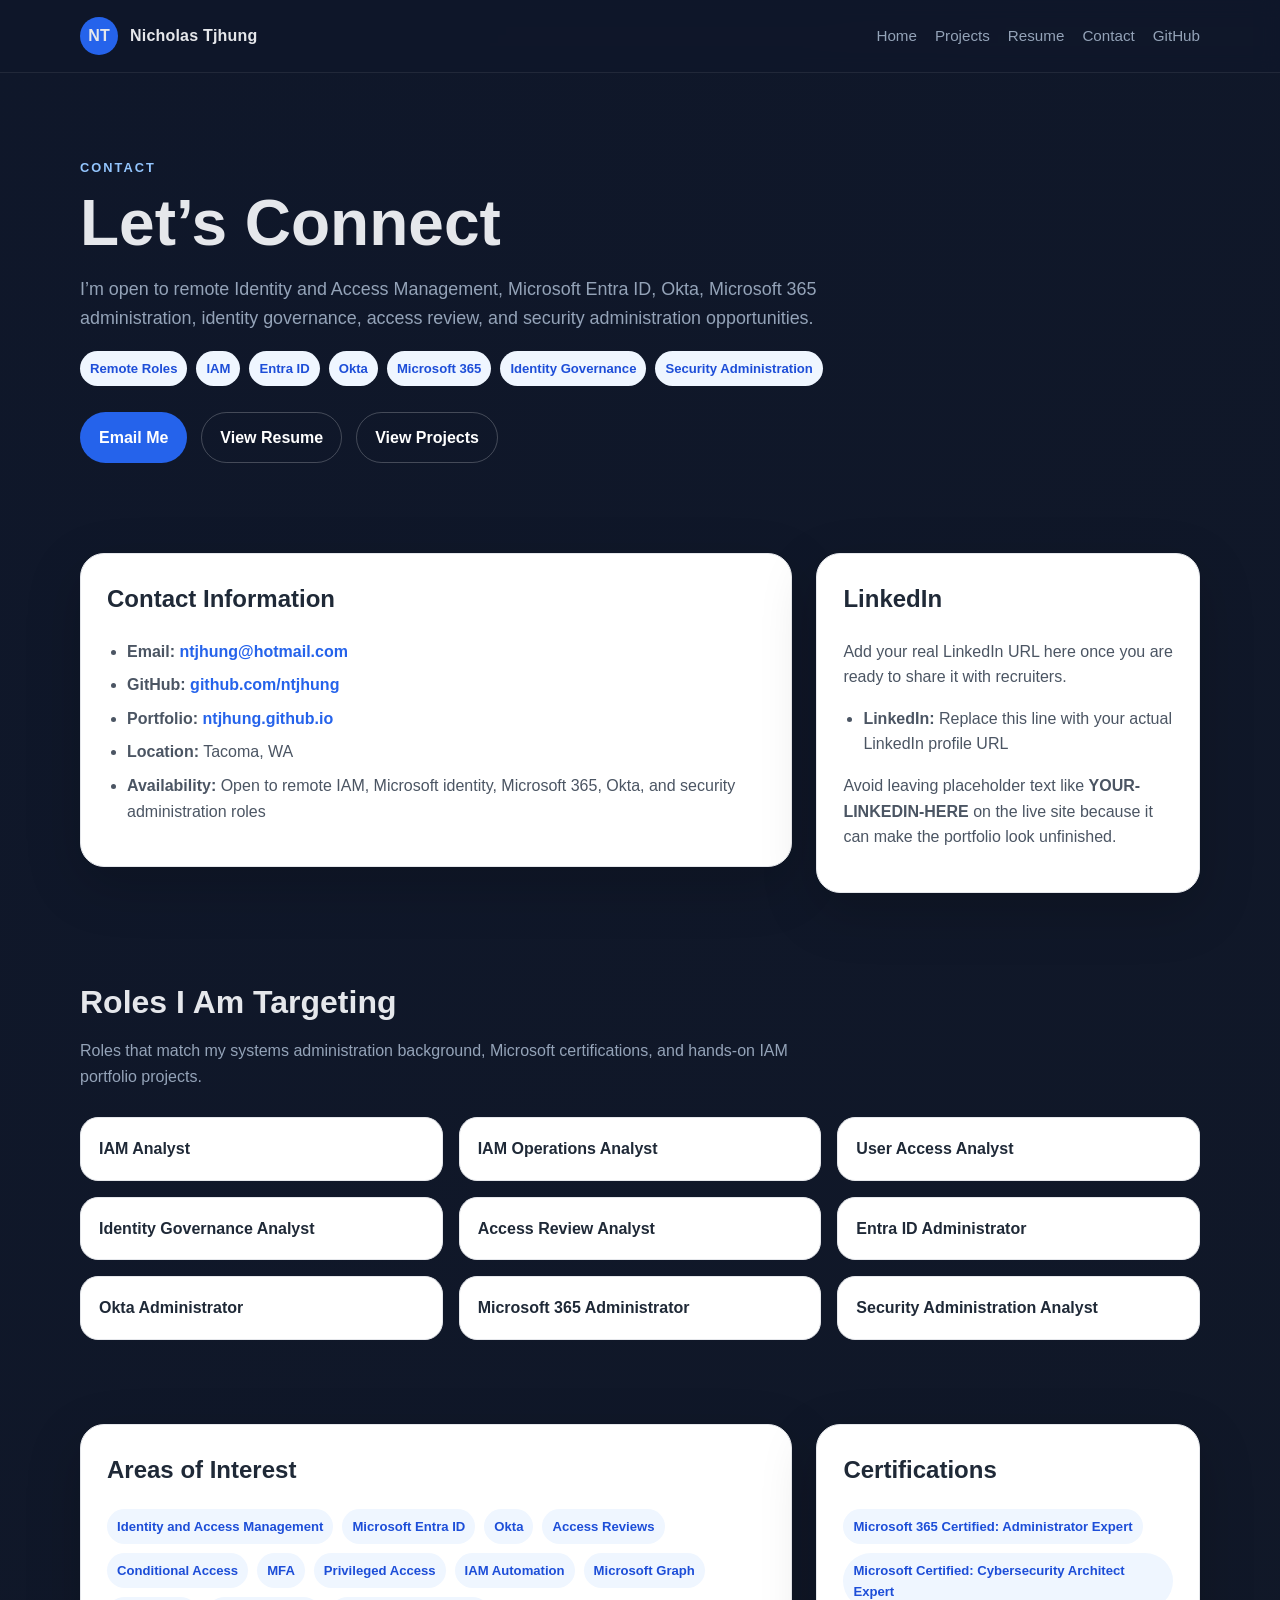
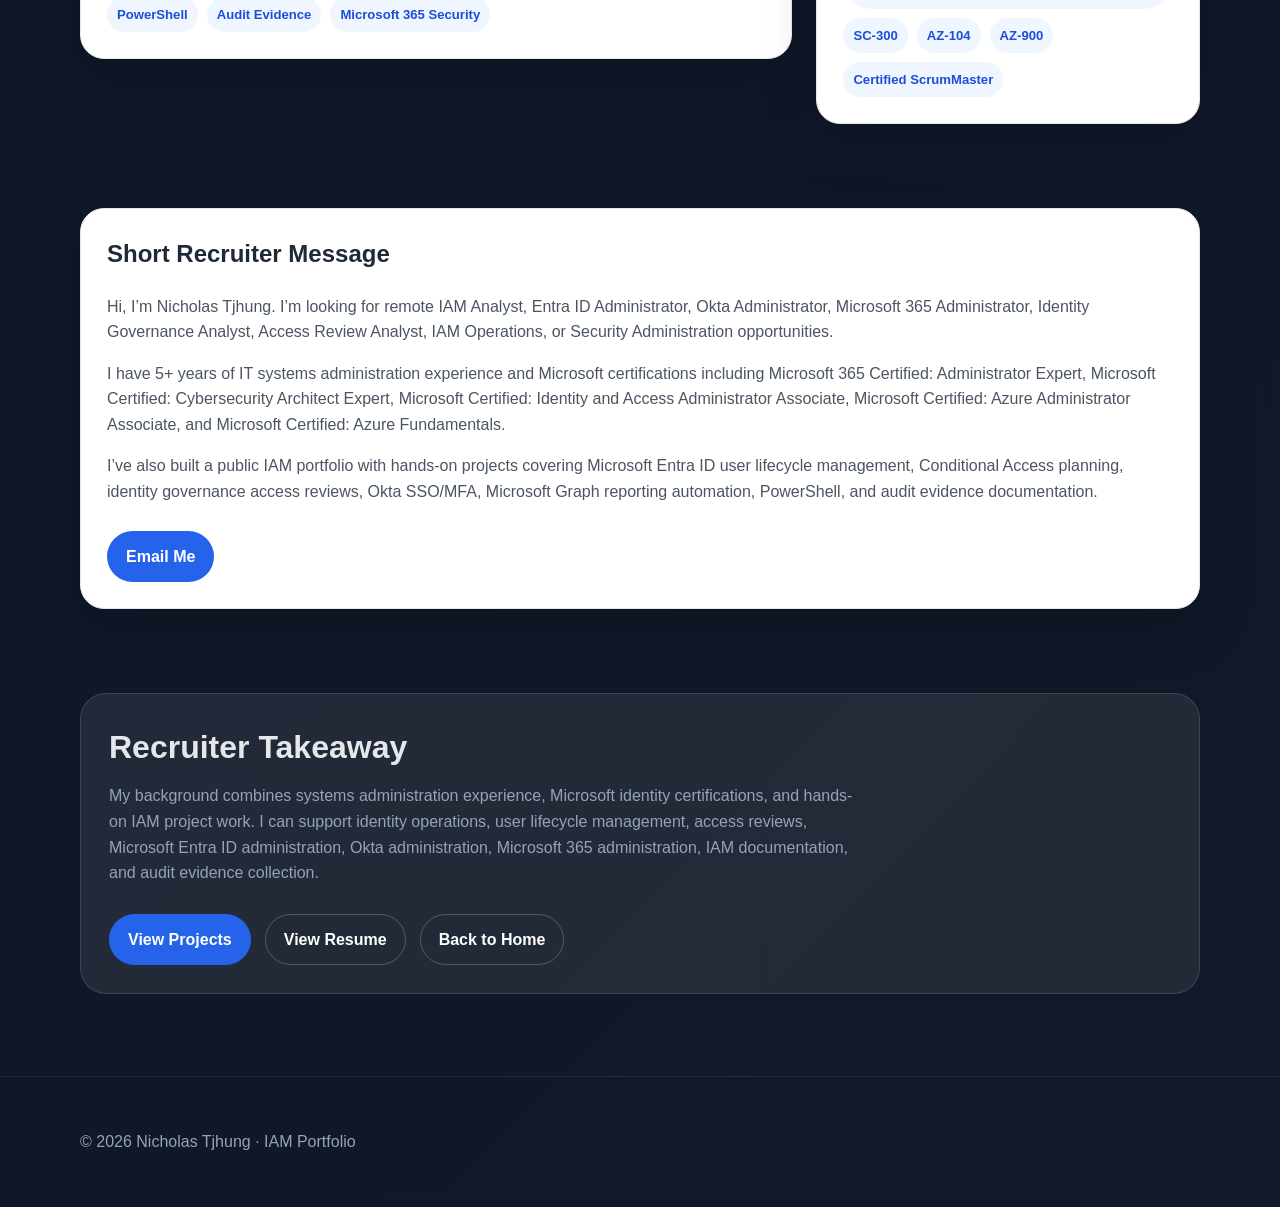
==== contact.html @ 02473828 "Update and rename contact.md to contact.html" ====
<!DOCTYPE html>
<html lang="en">
<head>
  <meta charset="UTF-8">
  <meta name="viewport" content="width=device-width, initial-scale=1.0">
  <title>Contact | Nicholas Tjhung</title>
  <link rel="stylesheet" href="style.css">
</head>

<body>

<header class="site-header">
  <div class="container nav">
    <a href="index.html" class="brand">
      <span class="avatar-small">NT</span>
      <span>Nicholas Tjhung</span>
    </a>

    <nav class="nav-links">
      <a href="index.html">Home</a>
      <a href="projects.html">Projects</a>
      <a href="resume.html">Resume</a>
      <a href="contact.html">Contact</a>
      <a href="https://github.com/ntjhung">GitHub</a>
    </nav>
  </div>
</header>

<main class="container">

  <section class="hero" style="grid-template-columns: 1fr; max-width: 980px;">
    <div>
      <p class="eyebrow">Contact</p>

      <h1>Let’s Connect</h1>

      <p class="hero-subtitle">
        I’m open to remote Identity and Access Management, Microsoft Entra ID, Okta, Microsoft 365 administration, identity governance, access review, and security administration opportunities.
      </p>

      <div class="badge-row">
        <span class="badge">Remote Roles</span>
        <span class="badge">IAM</span>
        <span class="badge">Entra ID</span>
        <span class="badge">Okta</span>
        <span class="badge">Microsoft 365</span>
        <span class="badge">Identity Governance</span>
        <span class="badge">Security Administration</span>
      </div>

      <div class="cta-row">
        <a class="btn btn-primary" href="mailto:ntjhung@hotmail.com">Email Me</a>
        <a class="btn btn-secondary" href="resume.html">View Resume</a>
        <a class="btn btn-secondary" href="projects.html">View Projects</a>
      </div>
    </div>
  </section>

  <section class="section">
    <div class="case-layout">

      <article class="case-card">
        <h2>Contact Information</h2>

        <ul class="case-list">
          <li><strong>Email:</strong> <a class="card-link" href="mailto:ntjhung@hotmail.com">ntjhung@hotmail.com</a></li>
          <li><strong>GitHub:</strong> <a class="card-link" href="https://github.com/ntjhung">github.com/ntjhung</a></li>
          <li><strong>Portfolio:</strong> <a class="card-link" href="https://ntjhung.github.io/">ntjhung.github.io</a></li>
          <li><strong>Location:</strong> Tacoma, WA</li>
          <li><strong>Availability:</strong> Open to remote IAM, Microsoft identity, Microsoft 365, Okta, and security administration roles</li>
        </ul>
      </article>

      <aside class="case-card">
        <h2>LinkedIn</h2>

        <p>
          Add your real LinkedIn URL here once you are ready to share it with recruiters.
        </p>

        <ul class="case-list">
          <li><strong>LinkedIn:</strong> Replace this line with your actual LinkedIn profile URL</li>
        </ul>

        <p>
          Avoid leaving placeholder text like <strong>YOUR-LINKEDIN-HERE</strong> on the live site because it can make the portfolio look unfinished.
        </p>
      </aside>

    </div>
  </section>

  <section class="section">
    <h2 class="section-title">Roles I Am Targeting</h2>
    <p class="section-subtitle">
      Roles that match my systems administration background, Microsoft certifications, and hands-on IAM portfolio projects.
    </p>

    <div class="cert-grid">
      <div class="cert-card">IAM Analyst</div>
      <div class="cert-card">IAM Operations Analyst</div>
      <div class="cert-card">User Access Analyst</div>
      <div class="cert-card">Identity Governance Analyst</div>
      <div class="cert-card">Access Review Analyst</div>
      <div class="cert-card">Entra ID Administrator</div>
      <div class="cert-card">Okta Administrator</div>
      <div class="cert-card">Microsoft 365 Administrator</div>
      <div class="cert-card">Security Administration Analyst</div>
    </div>
  </section>

  <section class="section">
    <div class="case-layout">

      <article class="case-card">
        <h2>Areas of Interest</h2>

        <div class="badge-row">
          <span class="badge">Identity and Access Management</span>
          <span class="badge">Microsoft Entra ID</span>
          <span class="badge">Okta</span>
          <span class="badge">Access Reviews</span>
          <span class="badge">Conditional Access</span>
          <span class="badge">MFA</span>
          <span class="badge">Privileged Access</span>
          <span class="badge">IAM Automation</span>
          <span class="badge">Microsoft Graph</span>
          <span class="badge">PowerShell</span>
          <span class="badge">Audit Evidence</span>
          <span class="badge">Microsoft 365 Security</span>
        </div>
      </article>

      <aside class="case-card">
        <h2>Certifications</h2>

        <div class="badge-row">
          <span class="badge">Microsoft 365 Certified: Administrator Expert</span>
          <span class="badge">Microsoft Certified: Cybersecurity Architect Expert</span>
          <span class="badge">SC-300</span>
          <span class="badge">AZ-104</span>
          <span class="badge">AZ-900</span>
          <span class="badge">Certified ScrumMaster</span>
        </div>
      </aside>

    </div>
  </section>

  <section class="section">
    <div class="case-card">
      <h2>Short Recruiter Message</h2>

      <p>
        Hi, I’m Nicholas Tjhung. I’m looking for remote IAM Analyst, Entra ID Administrator, Okta Administrator, Microsoft 365 Administrator, Identity Governance Analyst, Access Review Analyst, IAM Operations, or Security Administration opportunities.
      </p>

      <p>
        I have 5+ years of IT systems administration experience and Microsoft certifications including Microsoft 365 Certified: Administrator Expert, Microsoft Certified: Cybersecurity Architect Expert, Microsoft Certified: Identity and Access Administrator Associate, Microsoft Certified: Azure Administrator Associate, and Microsoft Certified: Azure Fundamentals.
      </p>

      <p>
        I’ve also built a public IAM portfolio with hands-on projects covering Microsoft Entra ID user lifecycle management, Conditional Access planning, identity governance access reviews, Okta SSO/MFA, Microsoft Graph reporting automation, PowerShell, and audit evidence documentation.
      </p>

      <div class="cta-row">
        <a class="btn btn-primary" href="mailto:ntjhung@hotmail.com">Email Me</a>
        <a class="btn btn-secondary" href="projects.html">View Portfolio Projects</a>
        <a class="btn btn-secondary" href="resume.html">View Resume</a>
      </div>
    </div>
  </section>

  <section class="section">
    <div class="skill-panel">
      <h2 class="section-title">Recruiter Takeaway</h2>
      <p class="section-subtitle">
        My background combines systems administration experience, Microsoft identity certifications, and hands-on IAM project work. I can support identity operations, user lifecycle management, access reviews, Microsoft Entra ID administration, Okta administration, Microsoft 365 administration, IAM documentation, and audit evidence collection.
      </p>

      <div class="cta-row">
        <a class="btn btn-primary" href="projects.html">View Projects</a>
        <a class="btn btn-secondary" href="resume.html">View Resume</a>
        <a class="btn btn-secondary" href="index.html">Back to Home</a>
      </div>
    </div>
  </section>

</main>

<footer class="footer">
  <div class="container">
    <p>© 2026 Nicholas Tjhung · IAM Portfolio</p>
  </div>
</footer>

</body>
</html>
---- style.css ----
:root {
  --bg: #0f172a;
  --bg-soft: #111827;
  --card: #ffffff;
  --text: #e5e7eb;
  --muted: #94a3b8;
  --card-text: #1f2937;
  --card-muted: #6b7280;
  --blue: #2563eb;
  --blue-dark: #1d4ed8;
  --border: #e5e7eb;
  --badge-bg: #eff6ff;
  --badge-text: #1d4ed8;
}

* {
  box-sizing: border-box;
}

body {
  margin: 0;
  font-family: Arial, Helvetica, sans-serif;
  background: linear-gradient(135deg, var(--bg), var(--bg-soft));
  color: var(--text);
  line-height: 1.6;
}

a {
  color: inherit;
  text-decoration: none;
}

.container {
  width: min(1120px, 92%);
  margin: 0 auto;
}

/* Header */

.site-header {
  border-bottom: 1px solid rgba(255, 255, 255, 0.08);
  background: rgba(15, 23, 42, 0.88);
  position: sticky;
  top: 0;
  z-index: 10;
  backdrop-filter: blur(10px);
}

.nav {
  min-height: 72px;
  display: flex;
  align-items: center;
  justify-content: space-between;
  gap: 24px;
}

.brand {
  display: flex;
  align-items: center;
  gap: 12px;
  font-weight: 700;
  letter-spacing: 0.2px;
}

.avatar-small {
  width: 38px;
  height: 38px;
  border-radius: 999px;
  background: var(--blue);
  display: grid;
  place-items: center;
  font-weight: 800;
}

.nav-links {
  display: flex;
  gap: 18px;
  color: var(--muted);
  font-size: 0.95rem;
}

.nav-links a:hover {
  color: #ffffff;
}

/* Hero */

.hero {
  display: grid;
  grid-template-columns: 1.5fr 0.8fr;
  gap: 40px;
  align-items: center;
  padding: 72px 0 48px;
}

.eyebrow {
  color: #93c5fd;
  text-transform: uppercase;
  letter-spacing: 0.16em;
  font-size: 0.8rem;
  font-weight: 700;
  margin-bottom: 12px;
}

.hero h1 {
  font-size: clamp(2.2rem, 5vw, 4.3rem);
  line-height: 1.05;
  margin: 0 0 18px;
}

.hero-subtitle {
  font-size: 1.12rem;
  color: var(--muted);
  max-width: 760px;
}

.cta-row {
  display: flex;
  flex-wrap: wrap;
  gap: 14px;
  margin-top: 26px;
}

.btn {
  display: inline-flex;
  align-items: center;
  justify-content: center;
  padding: 12px 18px;
  border-radius: 999px;
  font-weight: 700;
  border: 1px solid transparent;
  transition: 0.2s ease;
}

.btn-primary {
  background: var(--blue);
  color: white;
}

.btn-primary:hover {
  background: var(--blue-dark);
  transform: translateY(-1px);
}

.btn-secondary {
  border-color: rgba(255, 255, 255, 0.22);
  color: white;
}

.btn-secondary:hover {
  background: rgba(255, 255, 255, 0.08);
}

/* Avatar / recruiter card */

.profile-card {
  background: rgba(255, 255, 255, 0.08);
  border: 1px solid rgba(255, 255, 255, 0.12);
  border-radius: 28px;
  padding: 28px;
  text-align: center;
  box-shadow: 0 24px 80px rgba(0, 0, 0, 0.24);
}

.avatar-large {
  width: 140px;
  height: 140px;
  border-radius: 999px;
  background: linear-gradient(135deg, #2563eb, #60a5fa);
  display: grid;
  place-items: center;
  margin: 0 auto 18px;
  font-size: 2.5rem;
  font-weight: 900;
  color: white;
}

.avatar-img {
  width: 140px;
  height: 140px;
  border-radius: 999px;
  object-fit: cover;
  margin: 0 auto 18px;
  display: block;
  border: 4px solid rgba(255, 255, 255, 0.16);
}

.profile-card h2 {
  margin: 0 0 6px;
}

.profile-card p {
  color: var(--muted);
  margin: 0;
}

.icon-row {
  display: flex;
  flex-wrap: wrap;
  justify-content: center;
  gap: 10px;
  margin-top: 18px;
}

.icon-pill {
  padding: 8px 11px;
  border-radius: 999px;
  background: rgba(255, 255, 255, 0.1);
  color: #e5e7eb;
  font-size: 0.85rem;
  font-weight: 700;
}

/* Sections */

.section {
  padding: 42px 0;
}

.section-title {
  font-size: 2rem;
  margin: 0 0 10px;
}

.section-subtitle {
  color: var(--muted);
  margin: 0 0 28px;
  max-width: 760px;
}

/* Project cards */

.project-grid {
  display: grid;
  grid-template-columns: repeat(3, 1fr);
  gap: 22px;
}

.project-card {
  background: var(--card);
  color: var(--card-text);
  border-radius: 24px;
  overflow: hidden;
  box-shadow: 0 18px 55px rgba(0, 0, 0, 0.18);
  border: 1px solid var(--border);
  transition: 0.2s ease;
}

.project-card:hover {
  transform: translateY(-4px);
  box-shadow: 0 24px 70px rgba(0, 0, 0, 0.26);
}

.project-thumb {
  width: 100%;
  height: 180px;
  object-fit: cover;
  background: #dbeafe;
  display: block;
}

.project-content {
  padding: 22px;
}

.project-content h3 {
  margin: 0 0 10px;
  font-size: 1.25rem;
}

.project-content p {
  color: var(--card-muted);
  margin: 0 0 16px;
}

.card-actions {
  display: flex;
  flex-wrap: wrap;
  gap: 10px;
  margin-top: 18px;
}

.card-link {
  color: var(--blue);
  font-weight: 800;
}

.card-link:hover {
  color: var(--blue-dark);
}

/* Skill badges */

.badge-row {
  display: flex;
  flex-wrap: wrap;
  gap: 9px;
  margin-top: 14px;
}

.badge {
  background: var(--badge-bg);
  color: var(--badge-text);
  border-radius: 999px;
  padding: 7px 10px;
  font-size: 0.82rem;
  font-weight: 700;
}

.skill-panel {
  background: rgba(255, 255, 255, 0.08);
  border: 1px solid rgba(255, 255, 255, 0.12);
  border-radius: 26px;
  padding: 28px;
}

/* Certifications */

.cert-grid {
  display: grid;
  grid-template-columns: repeat(3, 1fr);
  gap: 16px;
}

.cert-card {
  background: var(--card);
  color: var(--card-text);
  border-radius: 18px;
  padding: 18px;
  border: 1px solid var(--border);
  font-weight: 700;
}

/* Footer */

.footer {
  padding: 36px 0;
  color: var(--muted);
  border-top: 1px solid rgba(255, 255, 255, 0.08);
  margin-top: 40px;
}

/* Mobile */

@media (max-width: 900px) {
  .hero {
    grid-template-columns: 1fr;
    padding-top: 44px;
  }

  .project-grid,
  .cert-grid {
    grid-template-columns: 1fr;
  }

  .nav {
    align-items: flex-start;
    flex-direction: column;
    padding: 18px 0;
  }

  .nav-links {
    flex-wrap: wrap;
  }
}


/* Case study pages */

.case-layout {
  display: grid;
  grid-template-columns: 1.3fr 0.7fr;
  gap: 24px;
  align-items: start;
}

.case-card {
  background: #ffffff;
  color: #1f2937;
  border-radius: 24px;
  padding: 26px;
  border: 1px solid #e5e7eb;
  box-shadow: 0 18px 55px rgba(0, 0, 0, 0.18);
}

.case-card h2,
.case-card h3 {
  margin-top: 0;
}

.case-card p,
.case-card li {
  color: #4b5563;
}

.case-list {
  padding-left: 20px;
}

.case-list li {
  margin-bottom: 8px;
}

.screenshot-grid {
  display: grid;
  grid-template-columns: repeat(3, 1fr);
  gap: 18px;
}

.screenshot-card {
  background: #ffffff;
  color: #1f2937;
  border-radius: 22px;
  overflow: hidden;
  border: 1px solid #e5e7eb;
  box-shadow: 0 16px 45px rgba(0, 0, 0, 0.18);
}

.screenshot-card img {
  width: 100%;
  height: 210px;
  object-fit: cover;
  display: block;
  background: #dbeafe;
}

.screenshot-card div {
  padding: 16px;
}

.screenshot-card h3 {
  margin: 0 0 6px;
}

.screenshot-card p {
  margin: 0;
  color: #6b7280;
}

.resume-bullet {
  background: #eff6ff;
  border-left: 5px solid #2563eb;
  color: #1f2937;
  padding: 18px 20px;
  border-radius: 16px;
  font-weight: 700;
}

@media (max-width: 900px) {
  .case-layout,
  .screenshot-grid {
    grid-template-columns: 1fr;
  }
}
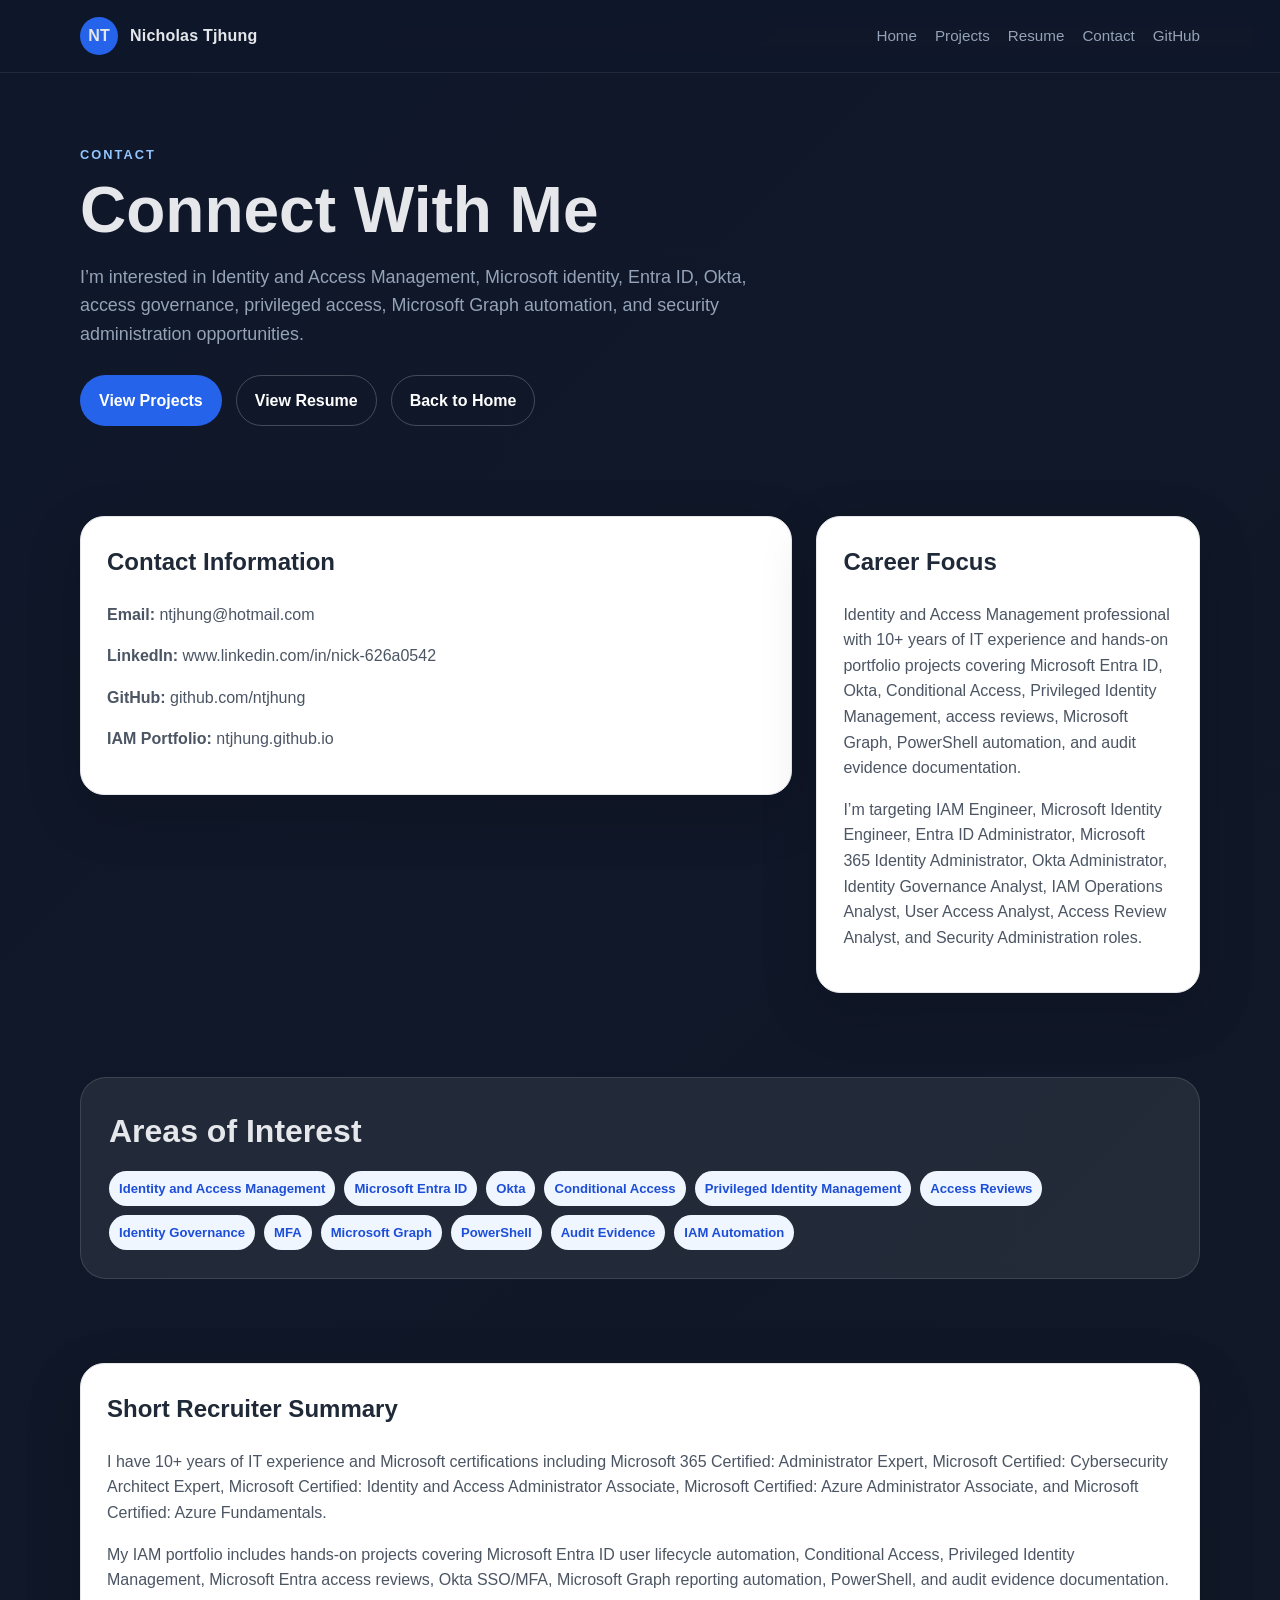
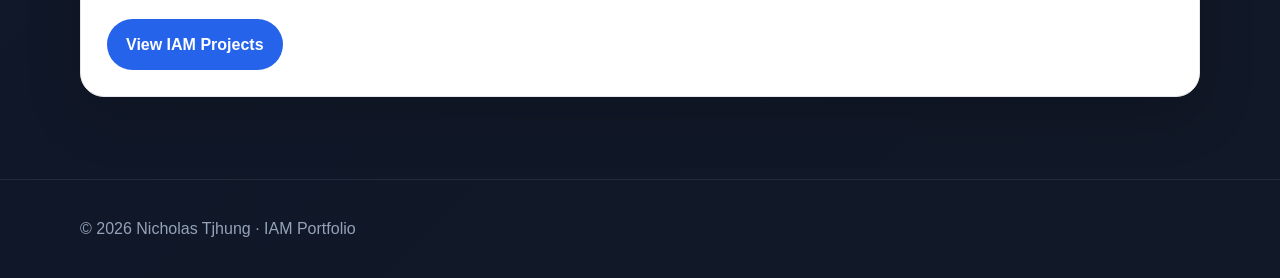
==== commit 1064a573: "Update contact.html" ====
--- a/contact.html
+++ b/contact.html
@@ -1,198 +1,137 @@
 <!DOCTYPE html>
 <html lang="en">
 <head>
-  <meta charset="UTF-8">
-  <meta name="viewport" content="width=device-width, initial-scale=1.0">
-  <title>Contact | Nicholas Tjhung</title>
-  <link rel="stylesheet" href="style.css">
+  <meta charset="UTF-8" />
+  <meta name="viewport" content="width=device-width, initial-scale=1.0" />
+  <title>Contact | Nicholas Tjhung IAM Portfolio</title>
+  <link rel="stylesheet" href="style.css" />
 </head>
-
 <body>
 
-<header class="site-header">
-  <div class="container nav">
-    <a href="index.html" class="brand">
-      <span class="avatar-small">NT</span>
-      <span>Nicholas Tjhung</span>
-    </a>
+  <header class="site-header">
+    <div class="container nav">
+      <a class="brand" href="index.html">
+        <span class="avatar-small">NT</span>
+        <span>Nicholas Tjhung</span>
+      </a>
 
-    <nav class="nav-links">
-      <a href="index.html">Home</a>
-      <a href="projects.html">Projects</a>
-      <a href="resume.html">Resume</a>
-      <a href="contact.html">Contact</a>
-      <a href="https://github.com/ntjhung">GitHub</a>
-    </nav>
-  </div>
-</header>
+      <nav class="nav-links">
+        <a href="index.html">Home</a>
+        <a href="projects.html">Projects</a>
+        <a href="resume.html">Resume</a>
+        <a href="contact.html">Contact</a>
+        <a href="https://github.com/ntjhung" target="_blank">GitHub</a>
+      </nav>
+    </div>
+  </header>
 
-<main class="container">
+  <main class="container">
 
-  <section class="hero" style="grid-template-columns: 1fr; max-width: 980px;">
-    <div>
-      <p class="eyebrow">Contact</p>
-
-      <h1>Let’s Connect</h1>
-
-      <p class="hero-subtitle">
-        I’m open to remote Identity and Access Management, Microsoft Entra ID, Okta, Microsoft 365 administration, identity governance, access review, and security administration opportunities.
-      </p>
-
-      <div class="badge-row">
-        <span class="badge">Remote Roles</span>
-        <span class="badge">IAM</span>
-        <span class="badge">Entra ID</span>
-        <span class="badge">Okta</span>
-        <span class="badge">Microsoft 365</span>
-        <span class="badge">Identity Governance</span>
-        <span class="badge">Security Administration</span>
-      </div>
-
-      <div class="cta-row">
-        <a class="btn btn-primary" href="mailto:ntjhung@hotmail.com">Email Me</a>
-        <a class="btn btn-secondary" href="resume.html">View Resume</a>
-        <a class="btn btn-secondary" href="projects.html">View Projects</a>
-      </div>
-    </div>
-  </section>
-
-  <section class="section">
-    <div class="case-layout">
-
-      <article class="case-card">
-        <h2>Contact Information</h2>
-
-        <ul class="case-list">
-          <li><strong>Email:</strong> <a class="card-link" href="mailto:ntjhung@hotmail.com">ntjhung@hotmail.com</a></li>
-          <li><strong>GitHub:</strong> <a class="card-link" href="https://github.com/ntjhung">github.com/ntjhung</a></li>
-          <li><strong>Portfolio:</strong> <a class="card-link" href="https://ntjhung.github.io/">ntjhung.github.io</a></li>
-          <li><strong>Location:</strong> Tacoma, WA</li>
-          <li><strong>Availability:</strong> Open to remote IAM, Microsoft identity, Microsoft 365, Okta, and security administration roles</li>
-        </ul>
-      </article>
-
-      <aside class="case-card">
-        <h2>LinkedIn</h2>
-
-        <p>
-          Add your real LinkedIn URL here once you are ready to share it with recruiters.
+    <section class="hero">
+      <div>
+        <div class="eyebrow">Contact</div>
+        <h1>Connect With Me</h1>
+        <p class="hero-subtitle">
+          I’m interested in Identity and Access Management, Microsoft identity, Entra ID, Okta, access governance, privileged access, Microsoft Graph automation, and security administration opportunities.
         </p>
 
-        <ul class="case-list">
-          <li><strong>LinkedIn:</strong> Replace this line with your actual LinkedIn profile URL</li>
-        </ul>
+        <div class="cta-row">
+          <a class="btn btn-primary" href="projects.html">View Projects</a>
+          <a class="btn btn-secondary" href="resume.html">View Resume</a>
+          <a class="btn btn-secondary" href="index.html">Back to Home</a>
+        </div>
+      </div>
+    </section>
 
-        <p>
-          Avoid leaving placeholder text like <strong>YOUR-LINKEDIN-HERE</strong> on the live site because it can make the portfolio look unfinished.
-        </p>
-      </aside>
+    <section class="section">
+      <div class="case-layout">
 
-    </div>
-  </section>
+        <article class="case-card">
+          <h2>Contact Information</h2>
 
-  <section class="section">
-    <h2 class="section-title">Roles I Am Targeting</h2>
-    <p class="section-subtitle">
-      Roles that match my systems administration background, Microsoft certifications, and hands-on IAM portfolio projects.
-    </p>
+          <p>
+            <strong>Email:</strong>
+            <a href="mailto:ntjhung@hotmail.com">ntjhung@hotmail.com</a>
+          </p>
 
-    <div class="cert-grid">
-      <div class="cert-card">IAM Analyst</div>
-      <div class="cert-card">IAM Operations Analyst</div>
-      <div class="cert-card">User Access Analyst</div>
-      <div class="cert-card">Identity Governance Analyst</div>
-      <div class="cert-card">Access Review Analyst</div>
-      <div class="cert-card">Entra ID Administrator</div>
-      <div class="cert-card">Okta Administrator</div>
-      <div class="cert-card">Microsoft 365 Administrator</div>
-      <div class="cert-card">Security Administration Analyst</div>
-    </div>
-  </section>
+          <p>
+            <strong>LinkedIn:</strong>
+            <a href="https://www.linkedin.com/in/nick-626a0542" target="_blank">www.linkedin.com/in/nick-626a0542</a>
+          </p>
 
-  <section class="section">
-    <div class="case-layout">
+          <p>
+            <strong>GitHub:</strong>
+            <a href="https://github.com/ntjhung" target="_blank">github.com/ntjhung</a>
+          </p>
 
-      <article class="case-card">
-        <h2>Areas of Interest</h2>
+          <p>
+            <strong>IAM Portfolio:</strong>
+            <a href="https://ntjhung.github.io" target="_blank">ntjhung.github.io</a>
+          </p>
+        </article>
+
+        <article class="case-card">
+          <h2>Career Focus</h2>
+          <p>
+            Identity and Access Management professional with 10+ years of IT experience and hands-on portfolio projects covering Microsoft Entra ID, Okta, Conditional Access, Privileged Identity Management, access reviews, Microsoft Graph, PowerShell automation, and audit evidence documentation.
+          </p>
+
+          <p>
+            I’m targeting IAM Engineer, Microsoft Identity Engineer, Entra ID Administrator, Microsoft 365 Identity Administrator, Okta Administrator, Identity Governance Analyst, IAM Operations Analyst, User Access Analyst, Access Review Analyst, and Security Administration roles.
+          </p>
+        </article>
+
+      </div>
+    </section>
+
+    <section class="section">
+      <div class="skill-panel">
+        <h2 class="section-title">Areas of Interest</h2>
 
         <div class="badge-row">
           <span class="badge">Identity and Access Management</span>
           <span class="badge">Microsoft Entra ID</span>
           <span class="badge">Okta</span>
+          <span class="badge">Conditional Access</span>
+          <span class="badge">Privileged Identity Management</span>
           <span class="badge">Access Reviews</span>
-          <span class="badge">Conditional Access</span>
+          <span class="badge">Identity Governance</span>
           <span class="badge">MFA</span>
-          <span class="badge">Privileged Access</span>
-          <span class="badge">IAM Automation</span>
           <span class="badge">Microsoft Graph</span>
           <span class="badge">PowerShell</span>
           <span class="badge">Audit Evidence</span>
-          <span class="badge">Microsoft 365 Security</span>
+          <span class="badge">IAM Automation</span>
         </div>
-      </article>
+      </div>
+    </section>
 
-      <aside class="case-card">
-        <h2>Certifications</h2>
+    <section class="section">
+      <div class="case-card">
+        <h2>Short Recruiter Summary</h2>
 
-        <div class="badge-row">
-          <span class="badge">Microsoft 365 Certified: Administrator Expert</span>
-          <span class="badge">Microsoft Certified: Cybersecurity Architect Expert</span>
-          <span class="badge">SC-300</span>
-          <span class="badge">AZ-104</span>
-          <span class="badge">AZ-900</span>
-          <span class="badge">Certified ScrumMaster</span>
+        <p>
+          I have 10+ years of IT experience and Microsoft certifications including Microsoft 365 Certified: Administrator Expert, Microsoft Certified: Cybersecurity Architect Expert, Microsoft Certified: Identity and Access Administrator Associate, Microsoft Certified: Azure Administrator Associate, and Microsoft Certified: Azure Fundamentals.
+        </p>
+
+        <p>
+          My IAM portfolio includes hands-on projects covering Microsoft Entra ID user lifecycle automation, Conditional Access, Privileged Identity Management, Microsoft Entra access reviews, Okta SSO/MFA, Microsoft Graph reporting automation, PowerShell, and audit evidence documentation.
+        </p>
+
+        <div class="cta-row">
+          <a class="btn btn-primary" href="projects.html">View IAM Projects</a>
+          <a class="btn btn-secondary" href="resume.html">View Resume</a>
+          <a class="btn btn-secondary" href="https://www.linkedin.com/in/nick-626a0542" target="_blank">LinkedIn Profile</a>
         </div>
-      </aside>
+      </div>
+    </section>
 
+  </main>
+
+  <footer class="footer">
+    <div class="container">
+      © 2026 Nicholas Tjhung · IAM Portfolio
     </div>
-  </section>
-
-  <section class="section">
-    <div class="case-card">
-      <h2>Short Recruiter Message</h2>
-
-      <p>
-        Hi, I’m Nicholas Tjhung. I’m looking for remote IAM Analyst, Entra ID Administrator, Okta Administrator, Microsoft 365 Administrator, Identity Governance Analyst, Access Review Analyst, IAM Operations, or Security Administration opportunities.
-      </p>
-
-      <p>
-        I have 5+ years of IT systems administration experience and Microsoft certifications including Microsoft 365 Certified: Administrator Expert, Microsoft Certified: Cybersecurity Architect Expert, Microsoft Certified: Identity and Access Administrator Associate, Microsoft Certified: Azure Administrator Associate, and Microsoft Certified: Azure Fundamentals.
-      </p>
-
-      <p>
-        I’ve also built a public IAM portfolio with hands-on projects covering Microsoft Entra ID user lifecycle management, Conditional Access planning, identity governance access reviews, Okta SSO/MFA, Microsoft Graph reporting automation, PowerShell, and audit evidence documentation.
-      </p>
-
-      <div class="cta-row">
-        <a class="btn btn-primary" href="mailto:ntjhung@hotmail.com">Email Me</a>
-        <a class="btn btn-secondary" href="projects.html">View Portfolio Projects</a>
-        <a class="btn btn-secondary" href="resume.html">View Resume</a>
-      </div>
-    </div>
-  </section>
-
-  <section class="section">
-    <div class="skill-panel">
-      <h2 class="section-title">Recruiter Takeaway</h2>
-      <p class="section-subtitle">
-        My background combines systems administration experience, Microsoft identity certifications, and hands-on IAM project work. I can support identity operations, user lifecycle management, access reviews, Microsoft Entra ID administration, Okta administration, Microsoft 365 administration, IAM documentation, and audit evidence collection.
-      </p>
-
-      <div class="cta-row">
-        <a class="btn btn-primary" href="projects.html">View Projects</a>
-        <a class="btn btn-secondary" href="resume.html">View Resume</a>
-        <a class="btn btn-secondary" href="index.html">Back to Home</a>
-      </div>
-    </div>
-  </section>
-
-</main>
-
-<footer class="footer">
-  <div class="container">
-    <p>© 2026 Nicholas Tjhung · IAM Portfolio</p>
-  </div>
-</footer>
+  </footer>
 
 </body>
 </html>
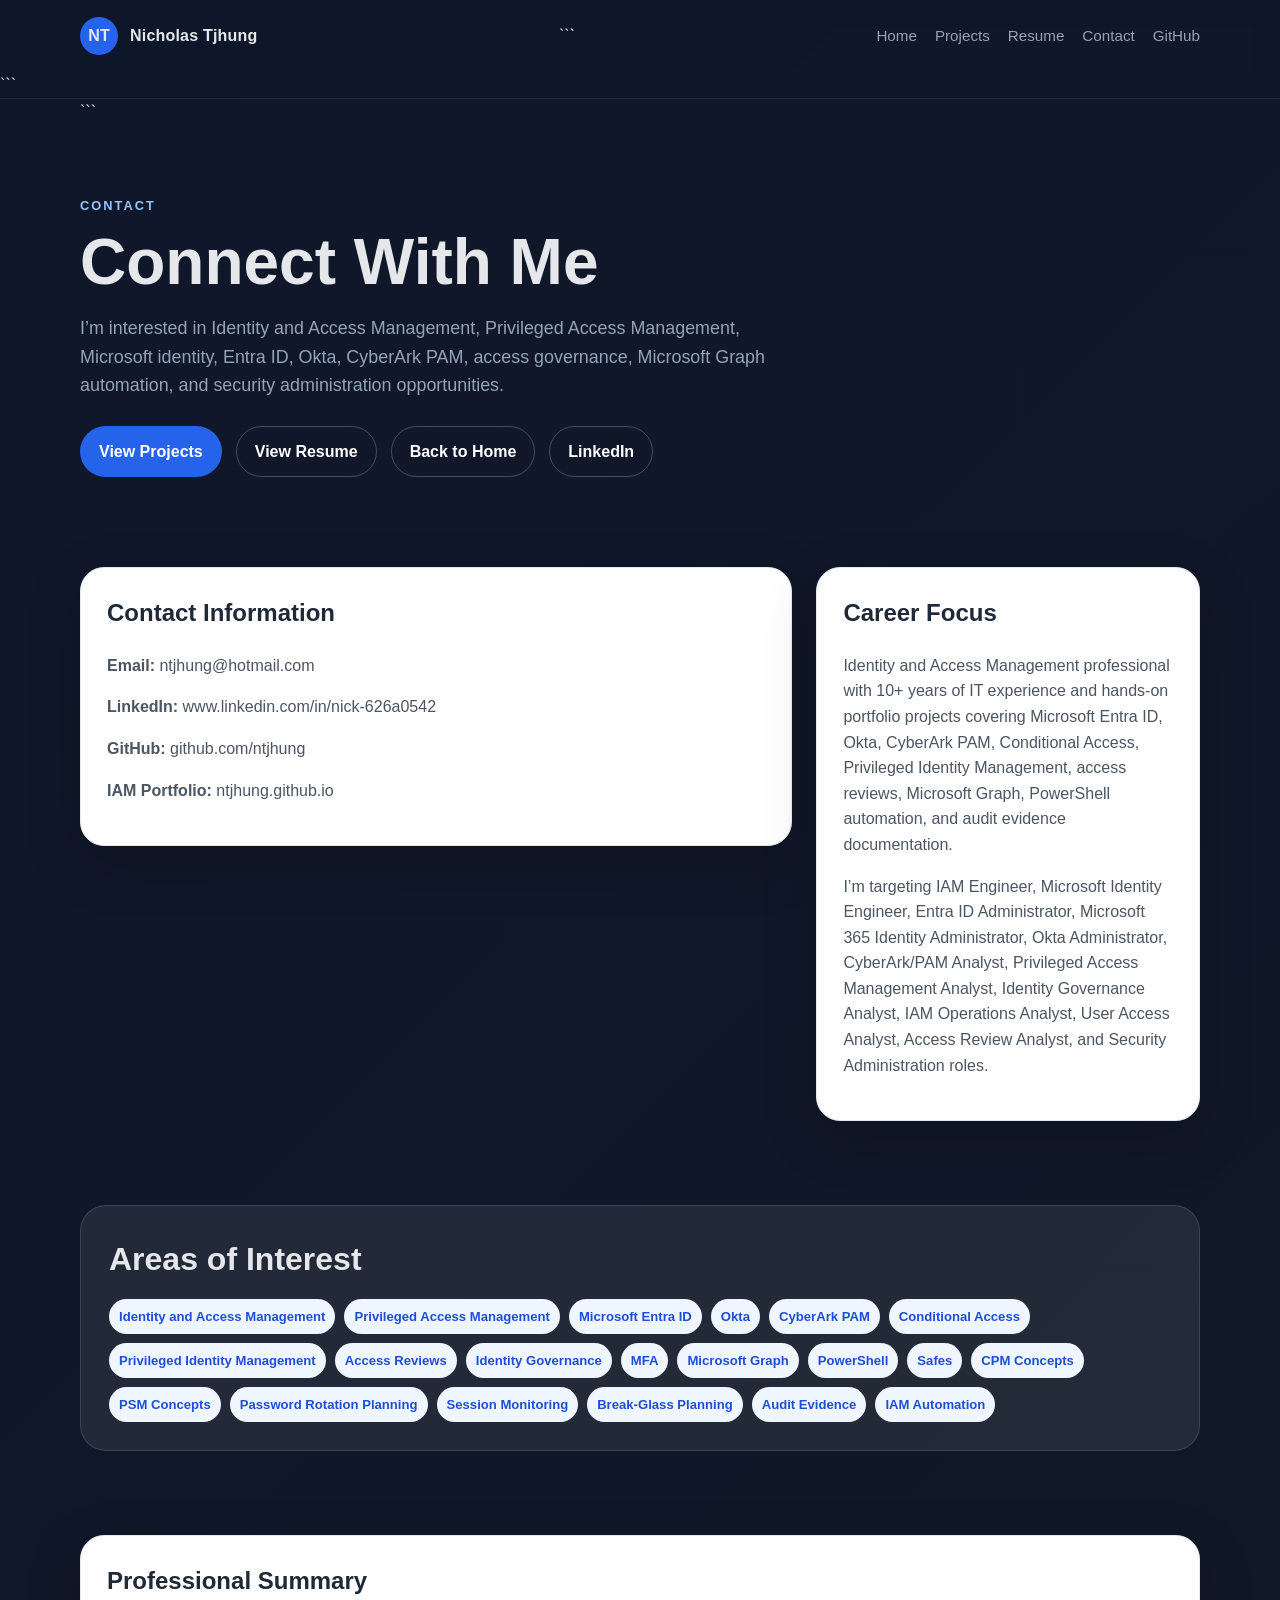
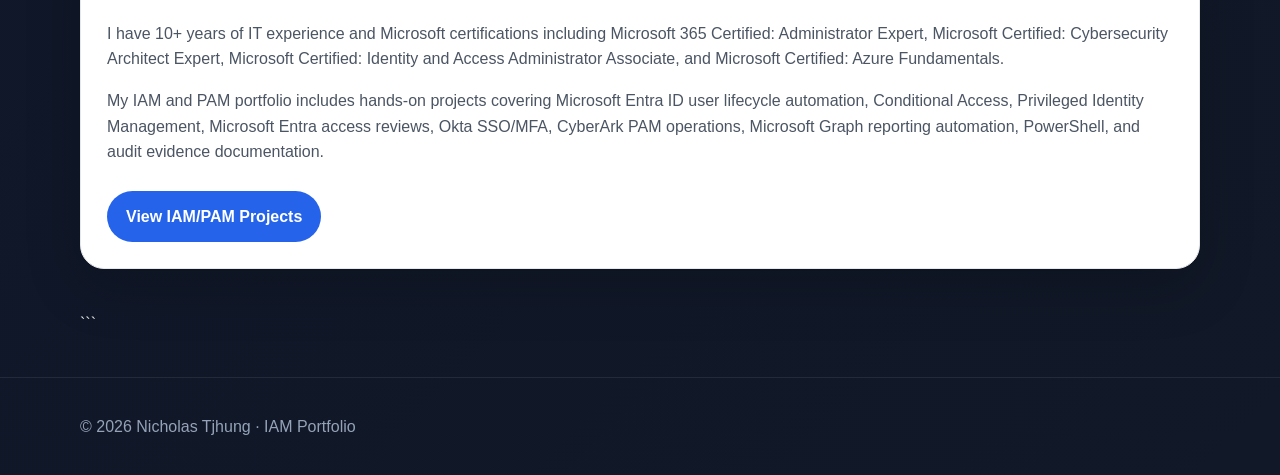
==== commit 145b750b: "Update contact.html" ====
--- a/contact.html
+++ b/contact.html
@@ -1,4 +1,5 @@
 <!DOCTYPE html>
+
 <html lang="en">
 <head>
   <meta charset="UTF-8" />
@@ -15,115 +16,130 @@
         <span>Nicholas Tjhung</span>
       </a>
 
-      <nav class="nav-links">
-        <a href="index.html">Home</a>
-        <a href="projects.html">Projects</a>
-        <a href="resume.html">Resume</a>
-        <a href="contact.html">Contact</a>
-        <a href="https://github.com/ntjhung" target="_blank">GitHub</a>
-      </nav>
-    </div>
+```
+  <nav class="nav-links">
+    <a href="index.html">Home</a>
+    <a href="projects.html">Projects</a>
+    <a href="resume.html">Resume</a>
+    <a href="contact.html">Contact</a>
+    <a href="https://github.com/ntjhung" target="_blank">GitHub</a>
+  </nav>
+</div>
+```
+
   </header>
 
   <main class="container">
 
-    <section class="hero">
-      <div>
-        <div class="eyebrow">Contact</div>
-        <h1>Connect With Me</h1>
-        <p class="hero-subtitle">
-          I’m interested in Identity and Access Management, Microsoft identity, Entra ID, Okta, access governance, privileged access, Microsoft Graph automation, and security administration opportunities.
-        </p>
+```
+<section class="hero">
+  <div>
+    <div class="eyebrow">Contact</div>
+    <h1>Connect With Me</h1>
+    <p class="hero-subtitle">
+      I’m interested in Identity and Access Management, Privileged Access Management, Microsoft identity, Entra ID, Okta, CyberArk PAM, access governance, Microsoft Graph automation, and security administration opportunities.
+    </p>
 
-        <div class="cta-row">
-          <a class="btn btn-primary" href="projects.html">View Projects</a>
-          <a class="btn btn-secondary" href="resume.html">View Resume</a>
-          <a class="btn btn-secondary" href="index.html">Back to Home</a>
-        </div>
-      </div>
-    </section>
+    <div class="cta-row">
+      <a class="btn btn-primary" href="projects.html">View Projects</a>
+      <a class="btn btn-secondary" href="resume.html">View Resume</a>
+      <a class="btn btn-secondary" href="index.html">Back to Home</a>
+      <a class="btn btn-secondary" href="https://www.linkedin.com/in/nick-626a0542" target="_blank">LinkedIn</a>
+    </div>
+  </div>
+</section>
 
-    <section class="section">
-      <div class="case-layout">
+<section class="section">
+  <div class="case-layout">
 
-        <article class="case-card">
-          <h2>Contact Information</h2>
+    <article class="case-card">
+      <h2>Contact Information</h2>
 
-          <p>
-            <strong>Email:</strong>
-            <a href="mailto:ntjhung@hotmail.com">ntjhung@hotmail.com</a>
-          </p>
+      <p>
+        <strong>Email:</strong>
+        <a href="mailto:ntjhung@hotmail.com">ntjhung@hotmail.com</a>
+      </p>
 
-          <p>
-            <strong>LinkedIn:</strong>
-            <a href="https://www.linkedin.com/in/nick-626a0542" target="_blank">www.linkedin.com/in/nick-626a0542</a>
-          </p>
+      <p>
+        <strong>LinkedIn:</strong>
+        <a href="https://www.linkedin.com/in/nick-626a0542" target="_blank">www.linkedin.com/in/nick-626a0542</a>
+      </p>
 
-          <p>
-            <strong>GitHub:</strong>
-            <a href="https://github.com/ntjhung" target="_blank">github.com/ntjhung</a>
-          </p>
+      <p>
+        <strong>GitHub:</strong>
+        <a href="https://github.com/ntjhung" target="_blank">github.com/ntjhung</a>
+      </p>
 
-          <p>
-            <strong>IAM Portfolio:</strong>
-            <a href="https://ntjhung.github.io" target="_blank">ntjhung.github.io</a>
-          </p>
-        </article>
+      <p>
+        <strong>IAM Portfolio:</strong>
+        <a href="https://ntjhung.github.io" target="_blank">ntjhung.github.io</a>
+      </p>
+    </article>
 
-        <article class="case-card">
-          <h2>Career Focus</h2>
-          <p>
-            Identity and Access Management professional with 10+ years of IT experience and hands-on portfolio projects covering Microsoft Entra ID, Okta, Conditional Access, Privileged Identity Management, access reviews, Microsoft Graph, PowerShell automation, and audit evidence documentation.
-          </p>
+    <article class="case-card">
+      <h2>Career Focus</h2>
+      <p>
+        Identity and Access Management professional with 10+ years of IT experience and hands-on portfolio projects covering Microsoft Entra ID, Okta, CyberArk PAM, Conditional Access, Privileged Identity Management, access reviews, Microsoft Graph, PowerShell automation, and audit evidence documentation.
+      </p>
 
-          <p>
-            I’m targeting IAM Engineer, Microsoft Identity Engineer, Entra ID Administrator, Microsoft 365 Identity Administrator, Okta Administrator, Identity Governance Analyst, IAM Operations Analyst, User Access Analyst, Access Review Analyst, and Security Administration roles.
-          </p>
-        </article>
+      <p>
+        I’m targeting IAM Engineer, Microsoft Identity Engineer, Entra ID Administrator, Microsoft 365 Identity Administrator, Okta Administrator, CyberArk/PAM Analyst, Privileged Access Management Analyst, Identity Governance Analyst, IAM Operations Analyst, User Access Analyst, Access Review Analyst, and Security Administration roles.
+      </p>
+    </article>
 
-      </div>
-    </section>
+  </div>
+</section>
 
-    <section class="section">
-      <div class="skill-panel">
-        <h2 class="section-title">Areas of Interest</h2>
+<section class="section">
+  <div class="skill-panel">
+    <h2 class="section-title">Areas of Interest</h2>
 
-        <div class="badge-row">
-          <span class="badge">Identity and Access Management</span>
-          <span class="badge">Microsoft Entra ID</span>
-          <span class="badge">Okta</span>
-          <span class="badge">Conditional Access</span>
-          <span class="badge">Privileged Identity Management</span>
-          <span class="badge">Access Reviews</span>
-          <span class="badge">Identity Governance</span>
-          <span class="badge">MFA</span>
-          <span class="badge">Microsoft Graph</span>
-          <span class="badge">PowerShell</span>
-          <span class="badge">Audit Evidence</span>
-          <span class="badge">IAM Automation</span>
-        </div>
-      </div>
-    </section>
+    <div class="badge-row">
+      <span class="badge">Identity and Access Management</span>
+      <span class="badge">Privileged Access Management</span>
+      <span class="badge">Microsoft Entra ID</span>
+      <span class="badge">Okta</span>
+      <span class="badge">CyberArk PAM</span>
+      <span class="badge">Conditional Access</span>
+      <span class="badge">Privileged Identity Management</span>
+      <span class="badge">Access Reviews</span>
+      <span class="badge">Identity Governance</span>
+      <span class="badge">MFA</span>
+      <span class="badge">Microsoft Graph</span>
+      <span class="badge">PowerShell</span>
+      <span class="badge">Safes</span>
+      <span class="badge">CPM Concepts</span>
+      <span class="badge">PSM Concepts</span>
+      <span class="badge">Password Rotation Planning</span>
+      <span class="badge">Session Monitoring</span>
+      <span class="badge">Break-Glass Planning</span>
+      <span class="badge">Audit Evidence</span>
+      <span class="badge">IAM Automation</span>
+    </div>
+  </div>
+</section>
 
-    <section class="section">
-      <div class="case-card">
-        <h2>Short Recruiter Summary</h2>
+<section class="section">
+  <div class="case-card">
+    <h2>Professional Summary</h2>
 
-        <p>
-          I have 10+ years of IT experience and Microsoft certifications including Microsoft 365 Certified: Administrator Expert, Microsoft Certified: Cybersecurity Architect Expert, Microsoft Certified: Identity and Access Administrator Associate, Microsoft Certified: Azure Administrator Associate, and Microsoft Certified: Azure Fundamentals.
-        </p>
+    <p>
+      I have 10+ years of IT experience and Microsoft certifications including Microsoft 365 Certified: Administrator Expert, Microsoft Certified: Cybersecurity Architect Expert, Microsoft Certified: Identity and Access Administrator Associate, and Microsoft Certified: Azure Fundamentals.
+    </p>
 
-        <p>
-          My IAM portfolio includes hands-on projects covering Microsoft Entra ID user lifecycle automation, Conditional Access, Privileged Identity Management, Microsoft Entra access reviews, Okta SSO/MFA, Microsoft Graph reporting automation, PowerShell, and audit evidence documentation.
-        </p>
+    <p>
+      My IAM and PAM portfolio includes hands-on projects covering Microsoft Entra ID user lifecycle automation, Conditional Access, Privileged Identity Management, Microsoft Entra access reviews, Okta SSO/MFA, CyberArk PAM operations, Microsoft Graph reporting automation, PowerShell, and audit evidence documentation.
+    </p>
 
-        <div class="cta-row">
-          <a class="btn btn-primary" href="projects.html">View IAM Projects</a>
-          <a class="btn btn-secondary" href="resume.html">View Resume</a>
-          <a class="btn btn-secondary" href="https://www.linkedin.com/in/nick-626a0542" target="_blank">LinkedIn Profile</a>
-        </div>
-      </div>
-    </section>
+    <div class="cta-row">
+      <a class="btn btn-primary" href="projects.html">View IAM/PAM Projects</a>
+      <a class="btn btn-secondary" href="resume.html">View Resume</a>
+      <a class="btn btn-secondary" href="https://www.linkedin.com/in/nick-626a0542" target="_blank">LinkedIn Profile</a>
+      <a class="btn btn-secondary" href="case-studies/cyberark.html">CyberArk Case Study</a>
+    </div>
+  </div>
+</section>
+```
 
   </main>
 
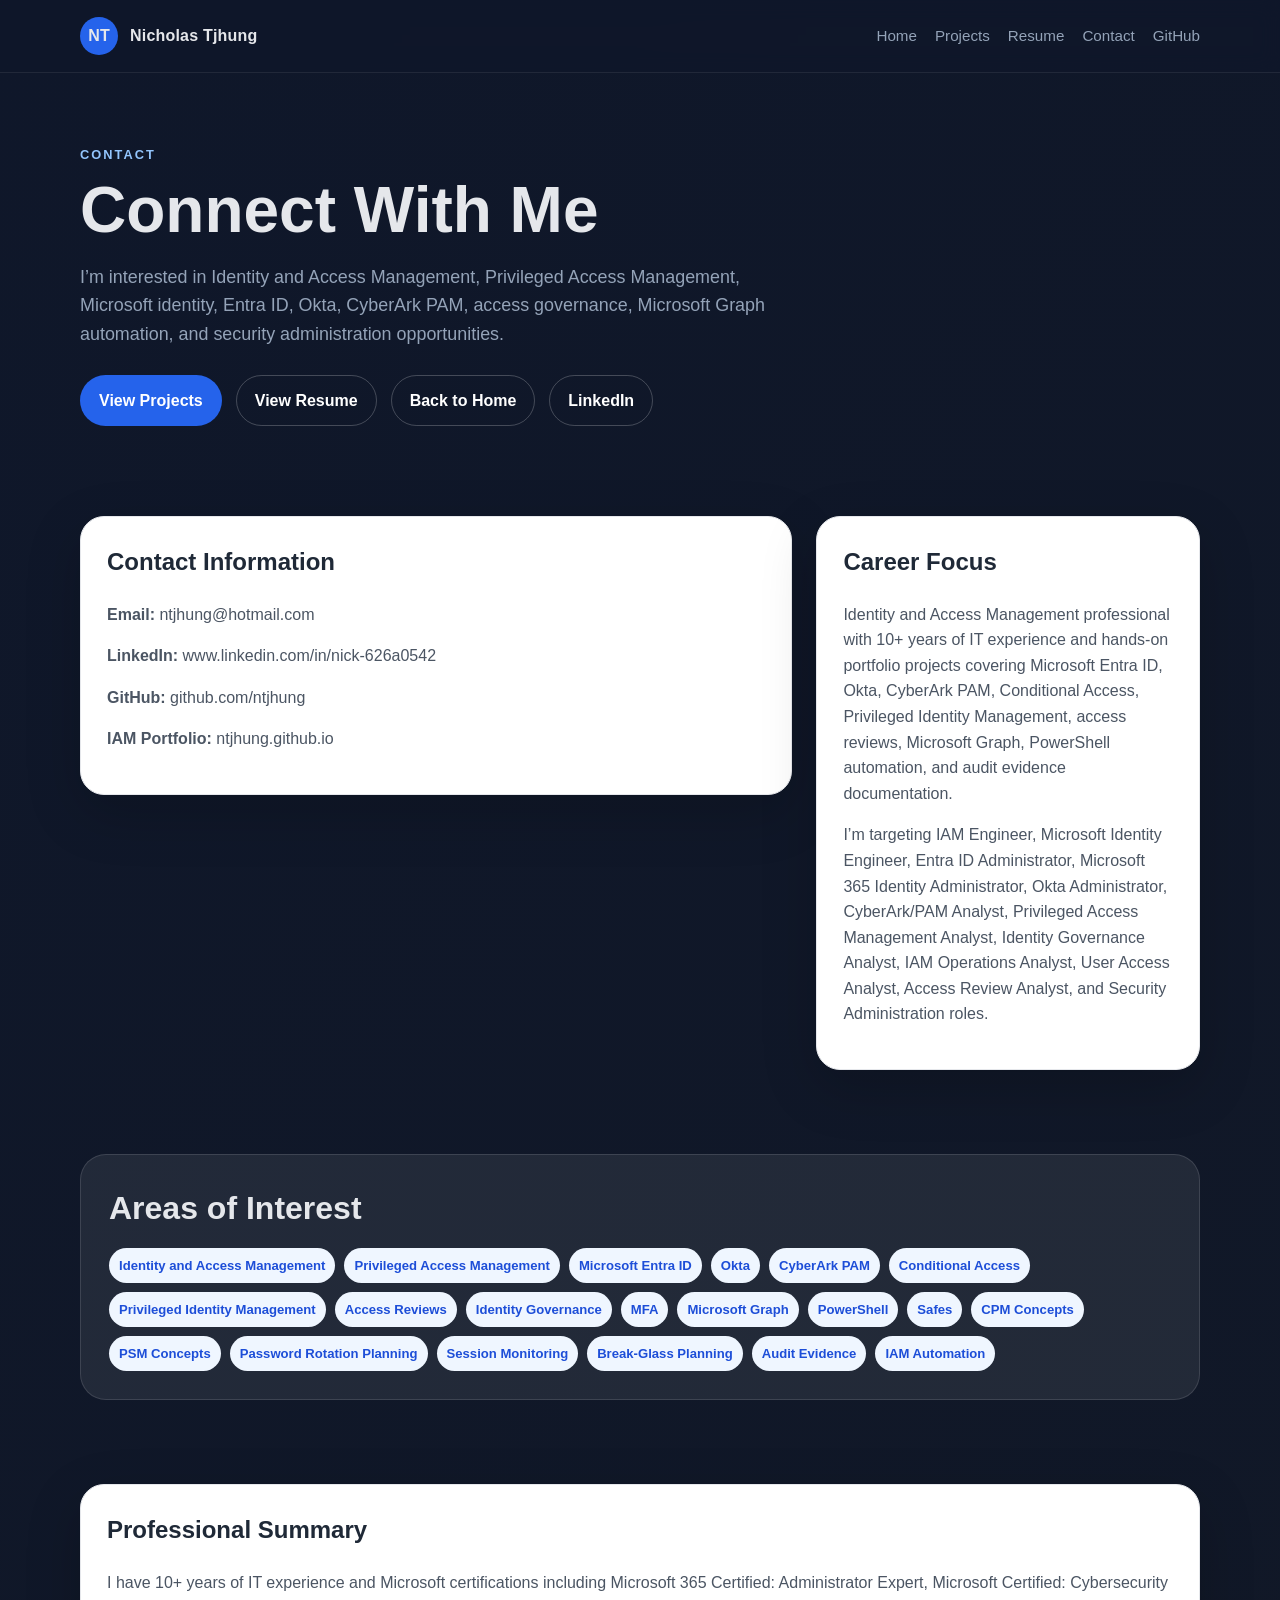
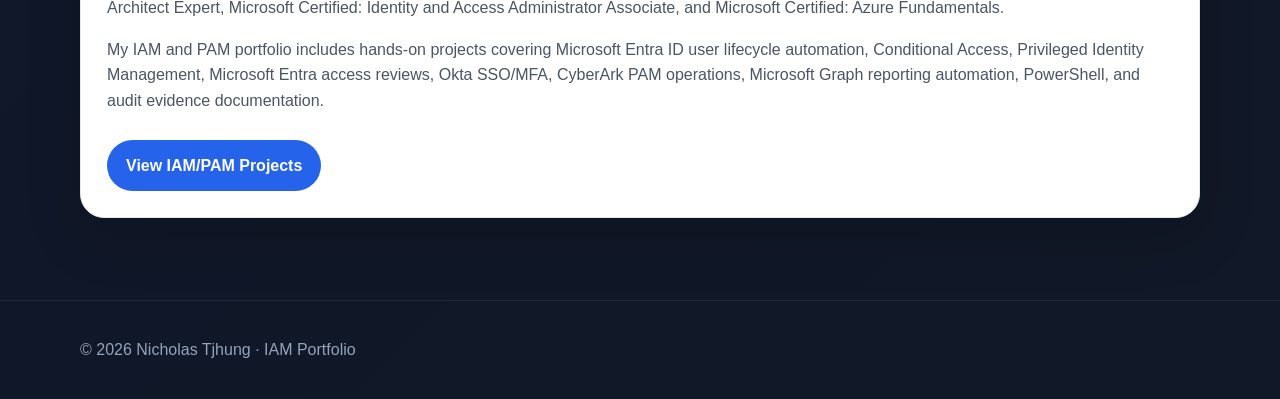
==== commit 2c2031e7: "Update contact.html" ====
--- a/contact.html
+++ b/contact.html
@@ -1,5 +1,4 @@
 <!DOCTYPE html>
-
 <html lang="en">
 <head>
   <meta charset="UTF-8" />
@@ -16,130 +15,125 @@
         <span>Nicholas Tjhung</span>
       </a>
 
-```
-  <nav class="nav-links">
-    <a href="index.html">Home</a>
-    <a href="projects.html">Projects</a>
-    <a href="resume.html">Resume</a>
-    <a href="contact.html">Contact</a>
-    <a href="https://github.com/ntjhung" target="_blank">GitHub</a>
-  </nav>
-</div>
-```
-
+      <nav class="nav-links">
+        <a href="index.html">Home</a>
+        <a href="projects.html">Projects</a>
+        <a href="resume.html">Resume</a>
+        <a href="contact.html">Contact</a>
+        <a href="https://github.com/ntjhung" target="_blank">GitHub</a>
+      </nav>
+    </div>
   </header>
 
   <main class="container">
 
-```
-<section class="hero">
-  <div>
-    <div class="eyebrow">Contact</div>
-    <h1>Connect With Me</h1>
-    <p class="hero-subtitle">
-      I’m interested in Identity and Access Management, Privileged Access Management, Microsoft identity, Entra ID, Okta, CyberArk PAM, access governance, Microsoft Graph automation, and security administration opportunities.
-    </p>
+    <section class="hero">
+      <div>
+        <div class="eyebrow">Contact</div>
+        <h1>Connect With Me</h1>
+        <p class="hero-subtitle">
+          I’m interested in Identity and Access Management, Privileged Access Management, Microsoft identity, Entra ID, Okta, CyberArk PAM, access governance, Microsoft Graph automation, and security administration opportunities.
+        </p>
 
-    <div class="cta-row">
-      <a class="btn btn-primary" href="projects.html">View Projects</a>
-      <a class="btn btn-secondary" href="resume.html">View Resume</a>
-      <a class="btn btn-secondary" href="index.html">Back to Home</a>
-      <a class="btn btn-secondary" href="https://www.linkedin.com/in/nick-626a0542" target="_blank">LinkedIn</a>
-    </div>
-  </div>
-</section>
+        <div class="cta-row">
+          <a class="btn btn-primary" href="projects.html">View Projects</a>
+          <a class="btn btn-secondary" href="resume.html">View Resume</a>
+          <a class="btn btn-secondary" href="index.html">Back to Home</a>
+          <a class="btn btn-secondary" href="https://www.linkedin.com/in/nick-626a0542" target="_blank">LinkedIn</a>
+        </div>
+      </div>
+    </section>
 
-<section class="section">
-  <div class="case-layout">
+    <section class="section">
+      <div class="case-layout">
 
-    <article class="case-card">
-      <h2>Contact Information</h2>
+        <article class="case-card">
+          <h2>Contact Information</h2>
 
-      <p>
-        <strong>Email:</strong>
-        <a href="mailto:ntjhung@hotmail.com">ntjhung@hotmail.com</a>
-      </p>
+          <p>
+            <strong>Email:</strong>
+            <a href="mailto:ntjhung@hotmail.com">ntjhung@hotmail.com</a>
+          </p>
 
-      <p>
-        <strong>LinkedIn:</strong>
-        <a href="https://www.linkedin.com/in/nick-626a0542" target="_blank">www.linkedin.com/in/nick-626a0542</a>
-      </p>
+          <p>
+            <strong>LinkedIn:</strong>
+            <a href="https://www.linkedin.com/in/nick-626a0542" target="_blank">www.linkedin.com/in/nick-626a0542</a>
+          </p>
 
-      <p>
-        <strong>GitHub:</strong>
-        <a href="https://github.com/ntjhung" target="_blank">github.com/ntjhung</a>
-      </p>
+          <p>
+            <strong>GitHub:</strong>
+            <a href="https://github.com/ntjhung" target="_blank">github.com/ntjhung</a>
+          </p>
 
-      <p>
-        <strong>IAM Portfolio:</strong>
-        <a href="https://ntjhung.github.io" target="_blank">ntjhung.github.io</a>
-      </p>
-    </article>
+          <p>
+            <strong>IAM Portfolio:</strong>
+            <a href="https://ntjhung.github.io" target="_blank">ntjhung.github.io</a>
+          </p>
+        </article>
 
-    <article class="case-card">
-      <h2>Career Focus</h2>
-      <p>
-        Identity and Access Management professional with 10+ years of IT experience and hands-on portfolio projects covering Microsoft Entra ID, Okta, CyberArk PAM, Conditional Access, Privileged Identity Management, access reviews, Microsoft Graph, PowerShell automation, and audit evidence documentation.
-      </p>
+        <article class="case-card">
+          <h2>Career Focus</h2>
+          <p>
+            Identity and Access Management professional with 10+ years of IT experience and hands-on portfolio projects covering Microsoft Entra ID, Okta, CyberArk PAM, Conditional Access, Privileged Identity Management, access reviews, Microsoft Graph, PowerShell automation, and audit evidence documentation.
+          </p>
 
-      <p>
-        I’m targeting IAM Engineer, Microsoft Identity Engineer, Entra ID Administrator, Microsoft 365 Identity Administrator, Okta Administrator, CyberArk/PAM Analyst, Privileged Access Management Analyst, Identity Governance Analyst, IAM Operations Analyst, User Access Analyst, Access Review Analyst, and Security Administration roles.
-      </p>
-    </article>
+          <p>
+            I’m targeting IAM Engineer, Microsoft Identity Engineer, Entra ID Administrator, Microsoft 365 Identity Administrator, Okta Administrator, CyberArk/PAM Analyst, Privileged Access Management Analyst, Identity Governance Analyst, IAM Operations Analyst, User Access Analyst, Access Review Analyst, and Security Administration roles.
+          </p>
+        </article>
 
-  </div>
-</section>
+      </div>
+    </section>
 
-<section class="section">
-  <div class="skill-panel">
-    <h2 class="section-title">Areas of Interest</h2>
+    <section class="section">
+      <div class="skill-panel">
+        <h2 class="section-title">Areas of Interest</h2>
 
-    <div class="badge-row">
-      <span class="badge">Identity and Access Management</span>
-      <span class="badge">Privileged Access Management</span>
-      <span class="badge">Microsoft Entra ID</span>
-      <span class="badge">Okta</span>
-      <span class="badge">CyberArk PAM</span>
-      <span class="badge">Conditional Access</span>
-      <span class="badge">Privileged Identity Management</span>
-      <span class="badge">Access Reviews</span>
-      <span class="badge">Identity Governance</span>
-      <span class="badge">MFA</span>
-      <span class="badge">Microsoft Graph</span>
-      <span class="badge">PowerShell</span>
-      <span class="badge">Safes</span>
-      <span class="badge">CPM Concepts</span>
-      <span class="badge">PSM Concepts</span>
-      <span class="badge">Password Rotation Planning</span>
-      <span class="badge">Session Monitoring</span>
-      <span class="badge">Break-Glass Planning</span>
-      <span class="badge">Audit Evidence</span>
-      <span class="badge">IAM Automation</span>
-    </div>
-  </div>
-</section>
+        <div class="badge-row">
+          <span class="badge">Identity and Access Management</span>
+          <span class="badge">Privileged Access Management</span>
+          <span class="badge">Microsoft Entra ID</span>
+          <span class="badge">Okta</span>
+          <span class="badge">CyberArk PAM</span>
+          <span class="badge">Conditional Access</span>
+          <span class="badge">Privileged Identity Management</span>
+          <span class="badge">Access Reviews</span>
+          <span class="badge">Identity Governance</span>
+          <span class="badge">MFA</span>
+          <span class="badge">Microsoft Graph</span>
+          <span class="badge">PowerShell</span>
+          <span class="badge">Safes</span>
+          <span class="badge">CPM Concepts</span>
+          <span class="badge">PSM Concepts</span>
+          <span class="badge">Password Rotation Planning</span>
+          <span class="badge">Session Monitoring</span>
+          <span class="badge">Break-Glass Planning</span>
+          <span class="badge">Audit Evidence</span>
+          <span class="badge">IAM Automation</span>
+        </div>
+      </div>
+    </section>
 
-<section class="section">
-  <div class="case-card">
-    <h2>Professional Summary</h2>
+    <section class="section">
+      <div class="case-card">
+        <h2>Professional Summary</h2>
 
-    <p>
-      I have 10+ years of IT experience and Microsoft certifications including Microsoft 365 Certified: Administrator Expert, Microsoft Certified: Cybersecurity Architect Expert, Microsoft Certified: Identity and Access Administrator Associate, and Microsoft Certified: Azure Fundamentals.
-    </p>
+        <p>
+          I have 10+ years of IT experience and Microsoft certifications including Microsoft 365 Certified: Administrator Expert, Microsoft Certified: Cybersecurity Architect Expert, Microsoft Certified: Identity and Access Administrator Associate, and Microsoft Certified: Azure Fundamentals.
+        </p>
 
-    <p>
-      My IAM and PAM portfolio includes hands-on projects covering Microsoft Entra ID user lifecycle automation, Conditional Access, Privileged Identity Management, Microsoft Entra access reviews, Okta SSO/MFA, CyberArk PAM operations, Microsoft Graph reporting automation, PowerShell, and audit evidence documentation.
-    </p>
+        <p>
+          My IAM and PAM portfolio includes hands-on projects covering Microsoft Entra ID user lifecycle automation, Conditional Access, Privileged Identity Management, Microsoft Entra access reviews, Okta SSO/MFA, CyberArk PAM operations, Microsoft Graph reporting automation, PowerShell, and audit evidence documentation.
+        </p>
 
-    <div class="cta-row">
-      <a class="btn btn-primary" href="projects.html">View IAM/PAM Projects</a>
-      <a class="btn btn-secondary" href="resume.html">View Resume</a>
-      <a class="btn btn-secondary" href="https://www.linkedin.com/in/nick-626a0542" target="_blank">LinkedIn Profile</a>
-      <a class="btn btn-secondary" href="case-studies/cyberark.html">CyberArk Case Study</a>
-    </div>
-  </div>
-</section>
-```
+        <div class="cta-row">
+          <a class="btn btn-primary" href="projects.html">View IAM/PAM Projects</a>
+          <a class="btn btn-secondary" href="resume.html">View Resume</a>
+          <a class="btn btn-secondary" href="https://www.linkedin.com/in/nick-626a0542" target="_blank">LinkedIn Profile</a>
+          <a class="btn btn-secondary" href="case-studies/cyberark.html">CyberArk Case Study</a>
+        </div>
+      </div>
+    </section>
 
   </main>
 
